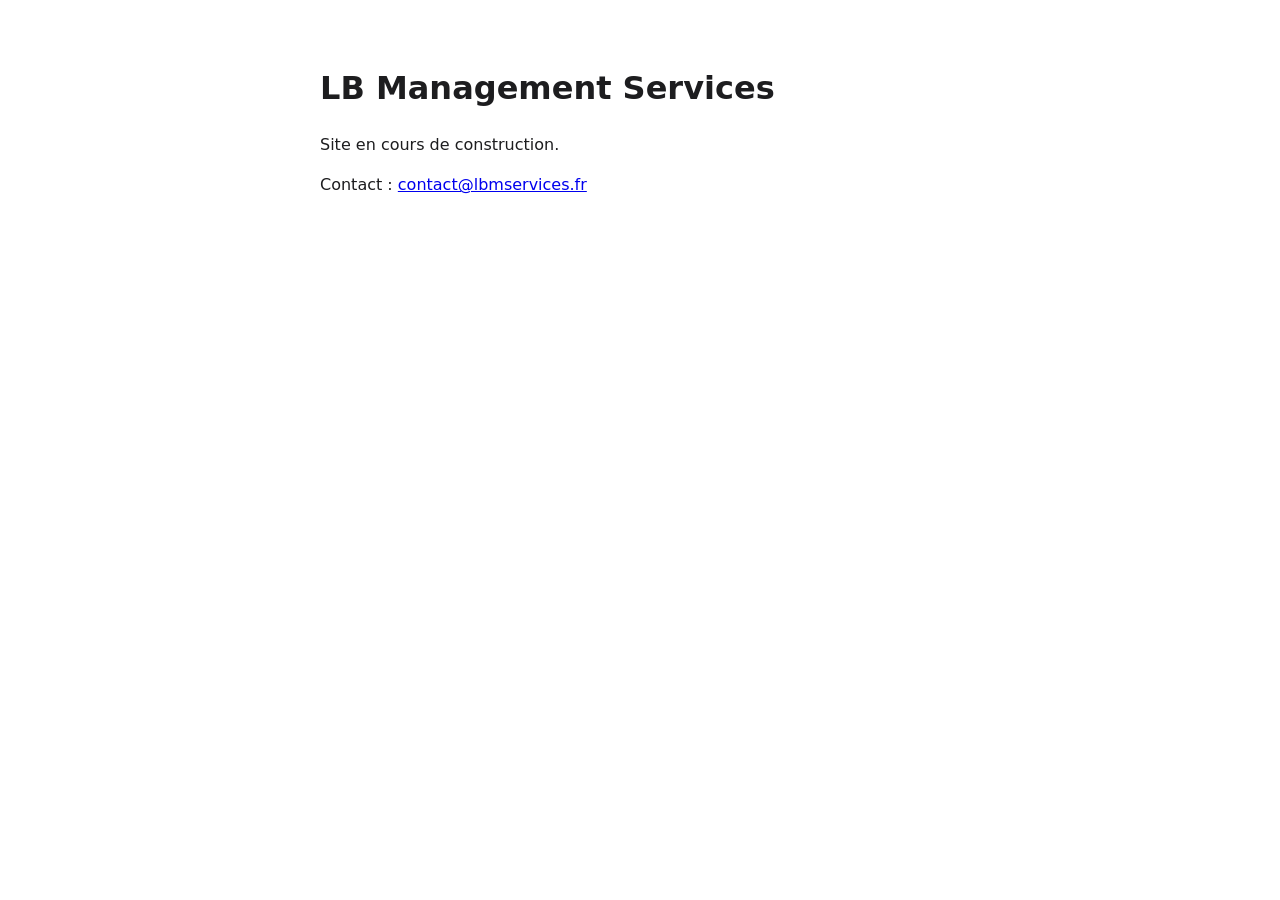
==== index.html @ d7113d89 "Page provisoire Co-Authored-By: Claude Opus 5.5 <noreply@anthropic.com>" ====
<!doctype html>
<html lang="fr">
<head>
<meta charset="utf-8">
<meta name="viewport" content="width=device-width, initial-scale=1">
<title>LB Management Services</title>
<style>
  body { font-family: system-ui, sans-serif; max-width: 40rem; margin: 4rem auto; padding: 0 1rem; color: #1d1d1f; line-height: 1.5; }
  @media (prefers-color-scheme: dark) { body { background: #111; color: #eee; } a { color: #8ab4f8; } }
</style>
</head>
<body>
<h1>LB Management Services</h1>
<p>Site en cours de construction.</p>
<p>Contact : <a href="mailto:contact@lbmservices.fr">contact@lbmservices.fr</a></p>
</body>
</html>
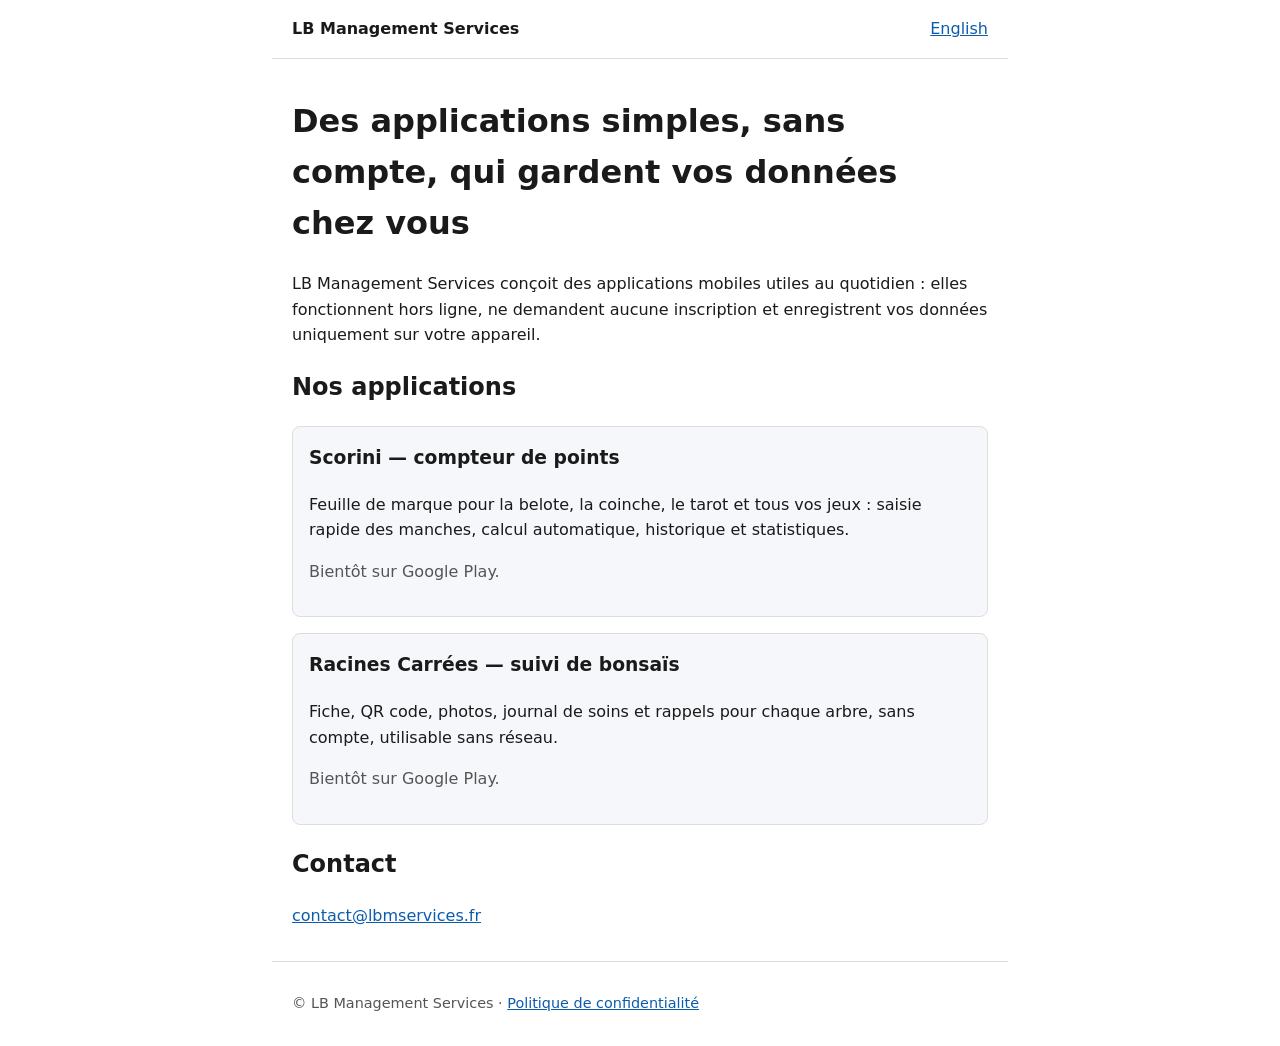
==== commit 3739fe94: "Publication du site et de la politique de confidentialité (validée par Louis le 04/11/2026)" ====
--- a/index.html
+++ b/index.html
@@ -1,17 +1,57 @@
 <!doctype html>
 <html lang="fr">
-<head>
-<meta charset="utf-8">
-<meta name="viewport" content="width=device-width, initial-scale=1">
-<title>LB Management Services</title>
-<style>
-  body { font-family: system-ui, sans-serif; max-width: 40rem; margin: 4rem auto; padding: 0 1rem; color: #1d1d1f; line-height: 1.5; }
-  @media (prefers-color-scheme: dark) { body { background: #111; color: #eee; } a { color: #8ab4f8; } }
-</style>
-</head>
-<body>
-<h1>LB Management Services</h1>
-<p>Site en cours de construction.</p>
-<p>Contact : <a href="mailto:contact@lbmservices.fr">contact@lbmservices.fr</a></p>
-</body>
+  <head>
+    <meta charset="utf-8" />
+    <meta name="viewport" content="width=device-width, initial-scale=1" />
+    <title>LB Management Services — applications mobiles</title>
+    <meta
+      name="description"
+      content="LB Management Services édite des applications mobiles simples et respectueuses de la vie privée."
+    />
+    <link rel="stylesheet" href="style.css" />
+    <link rel="alternate" hreflang="en" href="en/" />
+  </head>
+  <body>
+    <header>
+      <a class="brand" href="./">LB Management Services</a>
+      <a href="en/" hreflang="en" lang="en">English</a>
+    </header>
+    <main>
+      <h1>Des applications simples, sans compte, qui gardent vos données chez vous</h1>
+      <p>
+        LB Management Services conçoit des applications mobiles utiles au quotidien : elles
+        fonctionnent hors ligne, ne demandent aucune inscription et enregistrent vos données
+        uniquement sur votre appareil.
+      </p>
+
+      <h2>Nos applications</h2>
+      <ul class="apps">
+        <li>
+          <h3>Scorini — compteur de points</h3>
+          <p>
+            Feuille de marque pour la belote, la coinche, le tarot et tous vos jeux : saisie rapide
+            des manches, calcul automatique, historique et statistiques.
+          </p>
+          <p class="muted">Bientôt sur Google Play.</p>
+        </li>
+        <li>
+          <h3>Racines Carrées — suivi de bonsaïs</h3>
+          <p>
+            Fiche, QR code, photos, journal de soins et rappels pour chaque arbre, sans compte,
+            utilisable sans réseau.
+          </p>
+          <p class="muted">Bientôt sur Google Play.</p>
+        </li>
+      </ul>
+
+      <h2>Contact</h2>
+      <p><a href="mailto:contact@lbmservices.fr">contact@lbmservices.fr</a></p>
+    </main>
+    <footer>
+      <p>
+        © LB Management Services ·
+        <a href="confidentialite.html">Politique de confidentialité</a>
+      </p>
+    </footer>
+  </body>
 </html>
--- a/style.css
+++ b/style.css
@@ -0,0 +1,112 @@
+/* Site public de LB Management Services : statique, sans outil de build, clair/sombre. */
+:root {
+  color-scheme: light dark;
+  --bg: #ffffff;
+  --text: #1a1a1a;
+  --muted: #555555;
+  --accent: #0b5cad;
+  --border: #dddddd;
+  --card: #f5f7fa;
+}
+
+@media (prefers-color-scheme: dark) {
+  :root {
+    --bg: #121212;
+    --text: #ececec;
+    --muted: #b0b0b0;
+    --accent: #7ab8ff;
+    --border: #333333;
+    --card: #1e1e1e;
+  }
+}
+
+* {
+  box-sizing: border-box;
+}
+
+body {
+  margin: 0;
+  background: var(--bg);
+  color: var(--text);
+  font-family:
+    system-ui,
+    -apple-system,
+    'Segoe UI',
+    Roboto,
+    sans-serif;
+  line-height: 1.6;
+}
+
+header,
+main,
+footer {
+  max-width: 46rem;
+  margin: 0 auto;
+  padding: 1rem 1.25rem;
+}
+
+header {
+  display: flex;
+  justify-content: space-between;
+  align-items: baseline;
+  gap: 1rem;
+  border-bottom: 1px solid var(--border);
+}
+
+header .brand {
+  font-weight: 700;
+  color: var(--text);
+  text-decoration: none;
+}
+
+a {
+  color: var(--accent);
+}
+
+.apps {
+  display: grid;
+  gap: 1rem;
+  padding: 0;
+  list-style: none;
+}
+
+.apps li {
+  background: var(--card);
+  border: 1px solid var(--border);
+  border-radius: 0.5rem;
+  padding: 1rem;
+}
+
+.apps h3 {
+  margin-top: 0;
+}
+
+.muted,
+footer {
+  color: var(--muted);
+}
+
+footer {
+  border-top: 1px solid var(--border);
+  font-size: 0.9rem;
+}
+
+table {
+  width: 100%;
+  border-collapse: collapse;
+  font-size: 0.95rem;
+}
+
+th,
+td {
+  border: 1px solid var(--border);
+  padding: 0.4rem 0.6rem;
+  text-align: left;
+  vertical-align: top;
+}
+
+.draft {
+  border: 2px dashed #c0392b;
+  padding: 0.75rem 1rem;
+  border-radius: 0.5rem;
+}
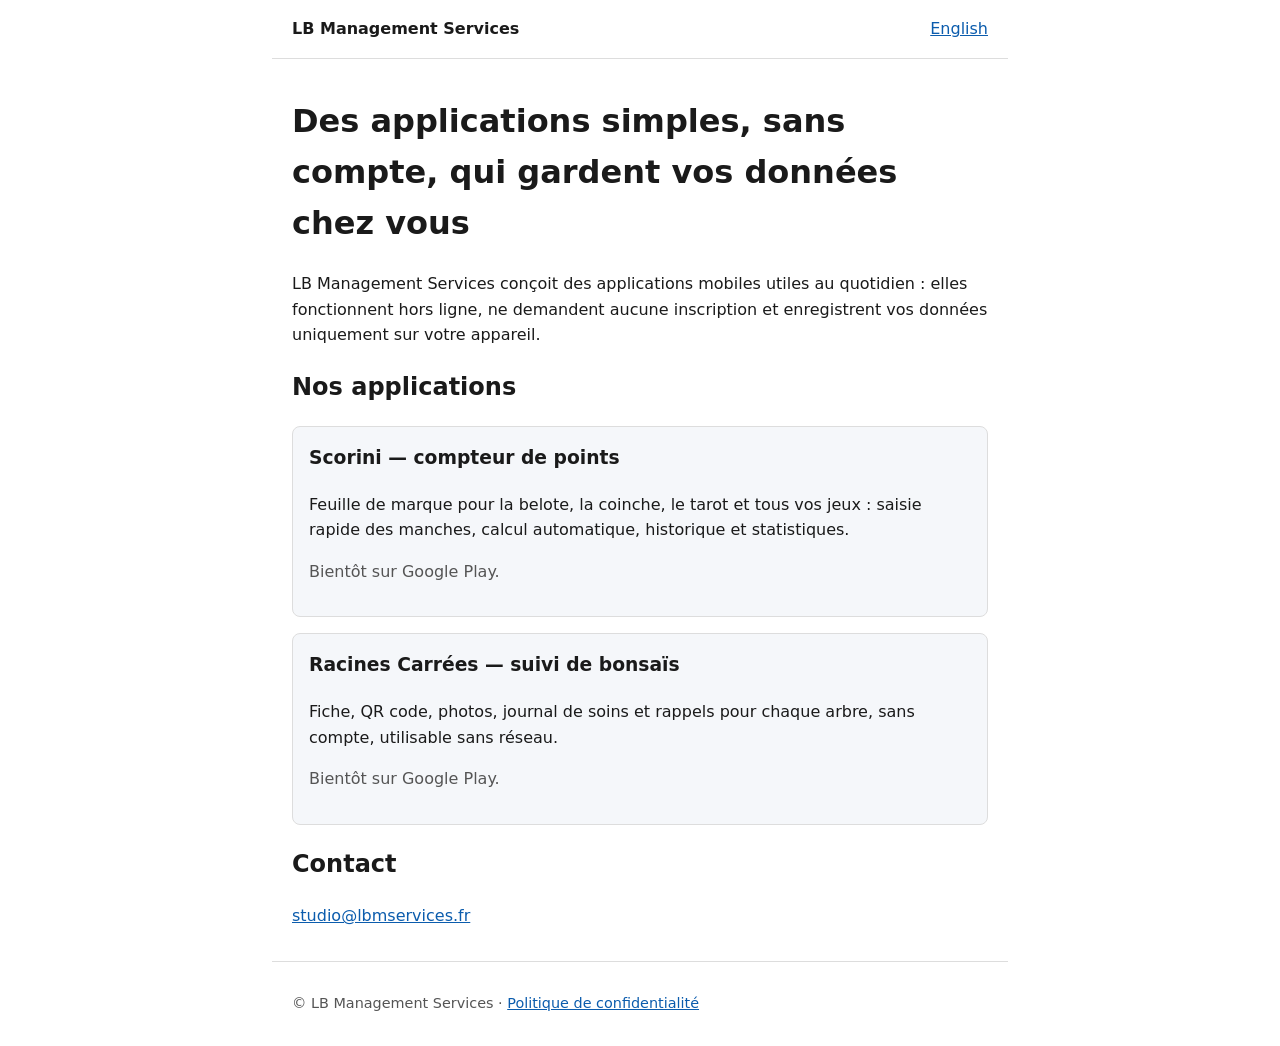
==== commit c0a589ba: "E-mail public studio@lbmservices.fr et app-ads.txt AdMob (validés par Louis le 13/11/2026)" ====
--- a/index.html
+++ b/index.html
@@ -45,7 +45,7 @@
       </ul>
 
       <h2>Contact</h2>
-      <p><a href="mailto:contact@lbmservices.fr">contact@lbmservices.fr</a></p>
+      <p><a href="mailto:studio@lbmservices.fr">studio@lbmservices.fr</a></p>
     </main>
     <footer>
       <p>
